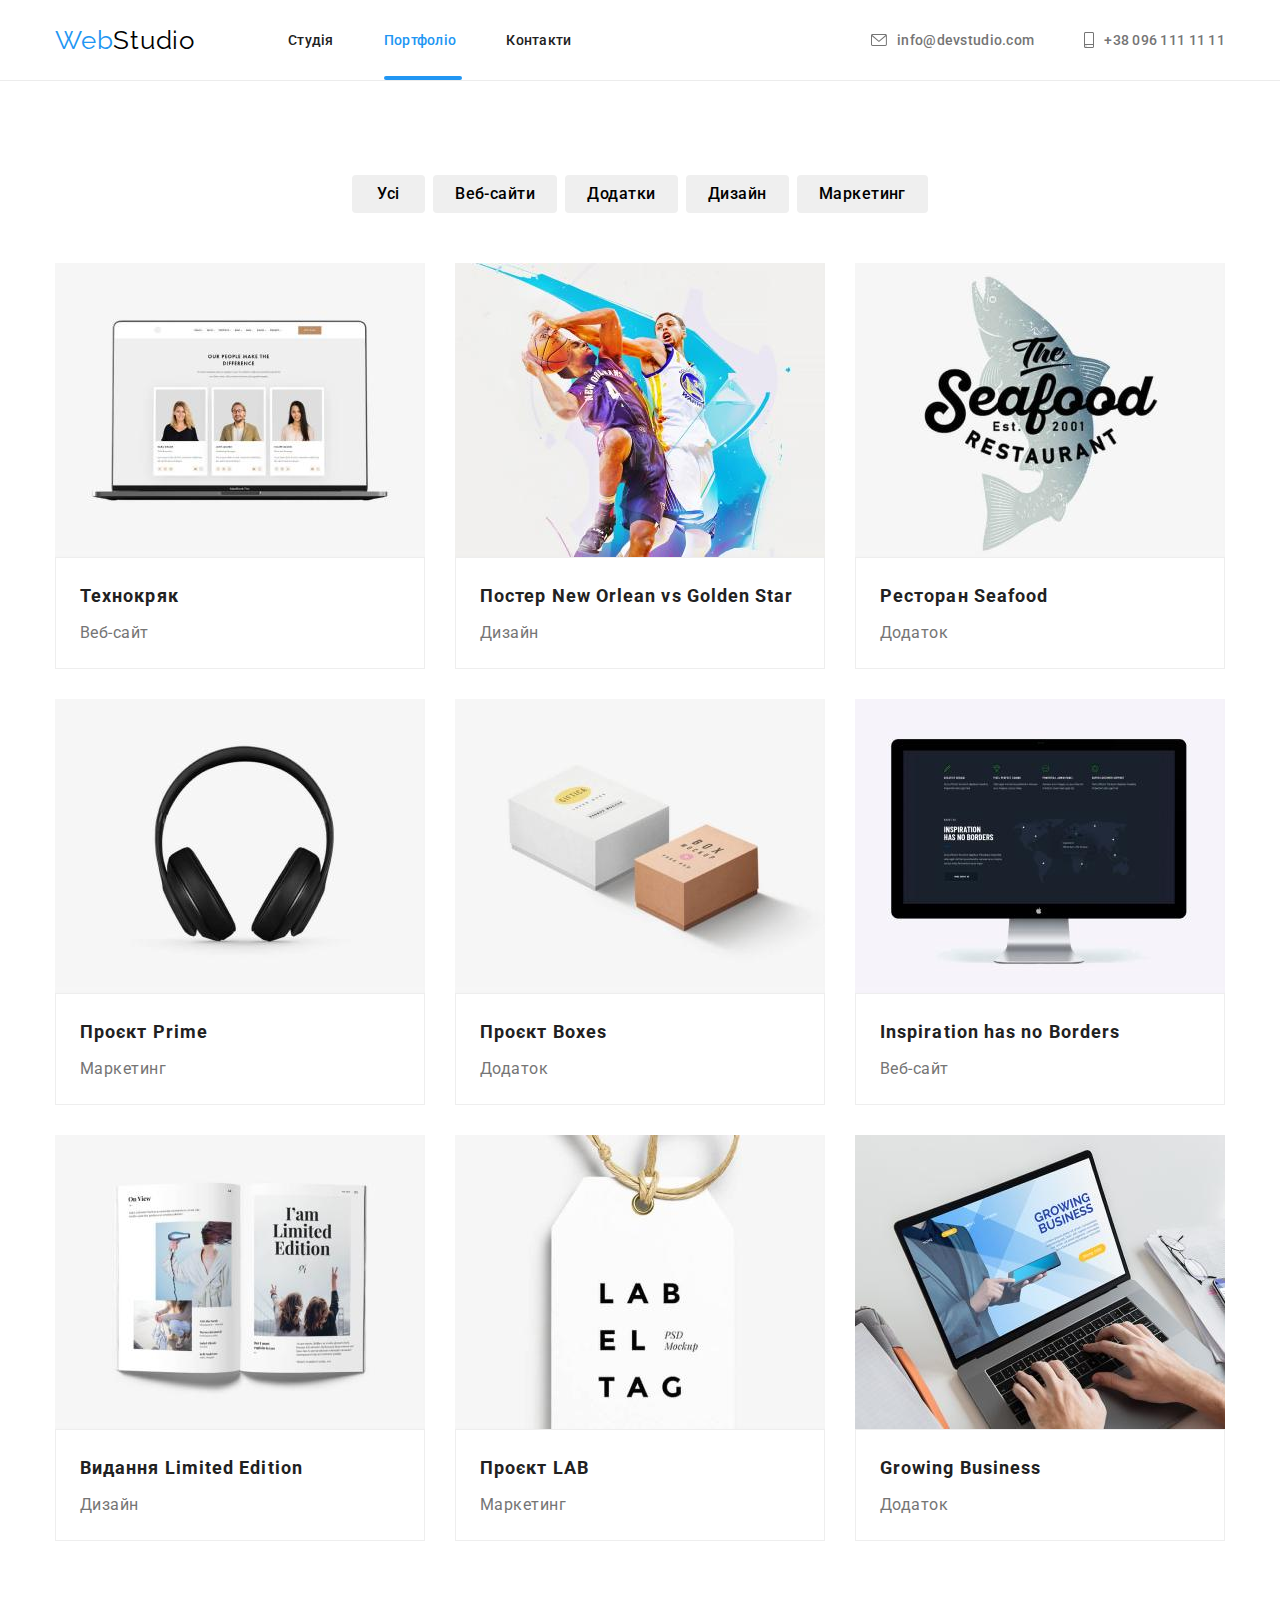
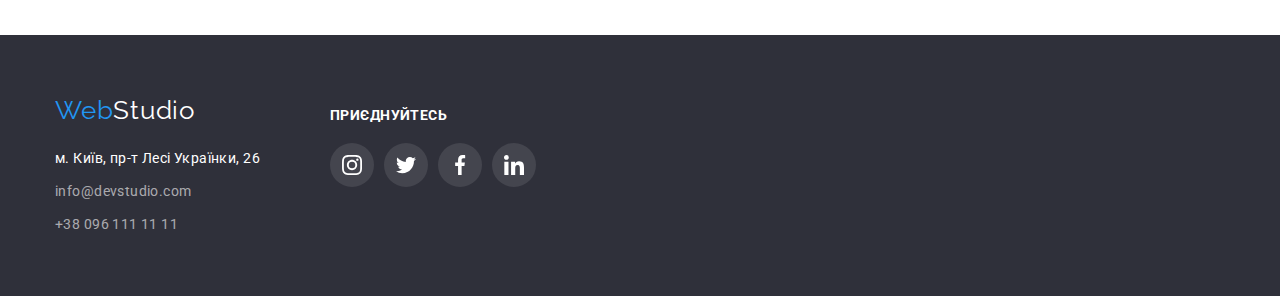
==== portfolio.html @ 226e81a3 "copy" ====
<!DOCTYPE html>
<html lang="uk">
  <head>
    <meta charset="UTF-8" />
    <meta http-equiv="X-UA-Compatible" content="IE=edge" />
    <meta name="viewport" content="width=device-width, initial-scale=1.0" />
    <link rel="preconnect" href="https://fonts.googleapis.com" />
    <link rel="preconnect" href="https://fonts.gstatic.com" crossorigin />
    <link
      href="https://fonts.googleapis.com/css2?family=Raleway:wght@700&family=Roboto:wght@400;500;700;900&display=swap"
      rel="stylesheet"
    />
    <link
      rel="stylesheet"
      href="https://cdnjs.cloudflare.com/ajax/libs/modern-normalize/1.1.0/modern-normalize.min.css"
    />
    <link rel="stylesheet" href="./css/style.css" />
    <title>homeworknumberfive</title>
  </head>
  <body>
    <header class="page-header">
      <div class="container flex-div">
        <a class="logo-link" href="#"
          >Web<span class="logo-header">Studio</span></a
        >
        <nav>
          <ul class="header-nav decorate-contact">
            <li class="nav-list"><a href="./index.html">Студія</a></li>
            <li class="nav-list">
              <a class="link-portfolio" href="./portfolio.html">Портфоліо</a>
            </li>
            <li class="nav-list"><a href="#contact">Контакти</a></li>
          </ul>
        </nav>
        <ul class="header-contact contact-color decorate-contact">
          <li class="contact-list">
            <a href="mailto:info@devstudio.com">
              <svg class="envelope-icon" width="16" height="12">
                <use href="./img/symbol-defs.svg#icon-envelope"></use>
              </svg>
              <span class="envelope-text">info@devstudio.com</span>
            </a>
          </li>
          <li class="contact-list">
            <a href="tel:+380961111111">
              <svg class="smartphone-icon" width="10" height="16">
                <use href="./img/symbol-defs.svg#icon-smartphone"></use>
              </svg>
              <span class="smartphone-text">+38 096 111 11 11</span>
            </a>
          </li>
        </ul>
      </div>
    </header>
    <main>
      <section class="section section-portfolio">
        <div class="container">
          <h1 class="visual-hidden">Портфоліо</h1>
          <ul class="portfolio-buttons">
            <li class="list-buttons">
              <button class="button-list first" type="button">Усі</button>
            </li>
            <li class="list-buttons">
              <button class="button-list" type="button">Веб-сайти</button>
            </li>
            <li class="list-buttons">
              <button class="button-list" type="button">Додатки</button>
            </li>
            <li class="list-buttons">
              <button class="button-list" type="button">Дизайн</button>
            </li>
            <li class="list-buttons">
              <button class="button-list" type="button">Маркетинг</button>
            </li>
          </ul>
          <ul class="portfolio-card">
            <li class="portfolio-list">
              <div class="box-overlay">
                <a href="#">
                  <img
                    class="fix-img"
                    src="./img/portfolio/one.jpg"
                    alt="сторінка веб-сайту"
                    width="370"
                    height="294"
                  />
                  <div class="item-overlay">
                    <p class="text-overlay">
                      Ресурс пропонує комплексні пропозиції з різним рівнем
                      функціоналу та сервісів. Все це дозволить відвідувачу
                      отримати вичерпні відомості про компанію чи приватну
                      особу.
                    </p>
                  </div>
                </a>
              </div>
              <div class="card-info">
                <h2>Технокряк</h2>
                <p class="card-text">Веб-сайт</p>
              </div>
            </li>
            <li class="portfolio-list">
              <div class="box-overlay">
                <a href="#">
                  <img
                    class="fix-img"
                    src="./img/portfolio/two.jpg"
                    alt="постер з баскетболістами"
                    width="370"
                  />
                  <div class="item-overlay">
                    <p class="text-overlay">
                      Ресурс пропонує комплексні пропозиції з різним рівнем
                      функціоналу та сервісів. Все це дозволить відвідувачу
                      отримати вичерпні відомості про компанію чи приватну
                      особу.
                    </p>
                  </div>
                </a>
              </div>
              <div class="card-info">
                <h2>Постер New Orlean vs Golden Star</h2>
                <p class="card-text">Дизайн</p>
              </div>
            </li>
            <li class="portfolio-list">
              <div class="box-overlay">
                <a href="#">
                  <img
                    class="fix-img"
                    src="./img/portfolio/three.jpg"
                    alt="логотип ресторану"
                    width="370"
                  />
                  <div class="item-overlay">
                    <p class="text-overlay">
                      Ресурс пропонує комплексні пропозиції з різним рівнем
                      функціоналу та сервісів. Все це дозволить відвідувачу
                      отримати вичерпні відомості про компанію чи приватну
                      особу.
                    </p>
                  </div>
                </a>
              </div>
              <div class="card-info">
                <h2>Ресторан Seafood</h2>
                <p class="card-text">Додаток</p>
              </div>
            </li>
            <li class="portfolio-list">
              <div class="box-overlay">
                <a href="#">
                  <img
                    class="fix-img"
                    src="./img/portfolio/four.jpg"
                    alt="навушники"
                    width="370"
                  />
                  <div class="item-overlay">
                    <p class="text-overlay">
                      Ресурс пропонує комплексні пропозиції з різним рівнем
                      функціоналу та сервісів. Все це дозволить відвідувачу
                      отримати вичерпні відомості про компанію чи приватну
                      особу.
                    </p>
                  </div>
                </a>
              </div>
              <div class="card-info">
                <h2>Проєкт Prime</h2>
                <p class="card-text">Маркетинг</p>
              </div>
            </li>
            <li class="portfolio-list">
              <div class="box-overlay">
                <a href="#">
                  <img
                    class="fix-img"
                    src="./img/portfolio/five.jpg"
                    alt="дві коробки"
                    width="370"
                  />
                  <div class="item-overlay">
                    <p class="text-overlay">
                      Ресурс пропонує комплексні пропозиції з різним рівнем
                      функціоналу та сервісів. Все це дозволить відвідувачу
                      отримати вичерпні відомості про компанію чи приватну
                      особу.
                    </p>
                  </div>
                </a>
              </div>
              <div class="card-info">
                <h2>Проєкт Boxes</h2>
                <p class="card-text">Додаток</p>
              </div>
            </li>
            <li class="portfolio-list">
              <div class="box-overlay">
                <a href="#">
                  <img
                    class="fix-img"
                    src="./img/portfolio/six.jpg"
                    alt="монітор"
                    width="370"
                  />
                  <div class="item-overlay">
                    <p class="text-overlay">
                      Ресурс пропонує комплексні пропозиції з різним рівнем
                      функціоналу та сервісів. Все це дозволить відвідувачу
                      отримати вичерпні відомості про компанію чи приватну
                      особу.
                    </p>
                  </div>
                </a>
              </div>
              <div class="card-info">
                <h2>Inspiration has no Borders</h2>
                <p class="card-text">Веб-сайт</p>
              </div>
            </li>
            <li class="portfolio-list">
              <div class="box-overlay">
                <a href="#">
                  <img
                    class="fix-img"
                    src="./img/portfolio/seven.jpg"
                    alt="журнал"
                    width="370"
                  />
                  <div class="item-overlay">
                    <p class="text-overlay">
                      Ресурс пропонує комплексні пропозиції з різним рівнем
                      функціоналу та сервісів. Все це дозволить відвідувачу
                      отримати вичерпні відомості про компанію чи приватну
                      особу.
                    </p>
                  </div>
                </a>
              </div>
              <div class="card-info">
                <h2>Видання Limited Edition</h2>
                <p class="card-text">Дизайн</p>
              </div>
            </li>
            <li class="portfolio-list">
              <div class="box-overlay">
                <a href="#">
                  <img
                    class="fix-img"
                    src="./img/portfolio/eight.jpg"
                    alt="логотип"
                    width="370"
                  />
                  <div class="item-overlay">
                    <p class="text-overlay">
                      Ресурс пропонує комплексні пропозиції з різним рівнем
                      функціоналу та сервісів. Все це дозволить відвідувачу
                      отримати вичерпні відомості про компанію чи приватну
                      особу.
                    </p>
                  </div>
                </a>
              </div>
              <div class="card-info">
                <h2>Проєкт LAB</h2>
                <p class="card-text">Маркетинг</p>
              </div>
            </li>
            <li class="portfolio-list">
              <div class="box-overlay">
                <a href="#">
                  <img
                    class="fix-img"
                    src="./img/portfolio/nine.jpg"
                    alt=""
                    width="370"
                  />
                  <div class="item-overlay">
                    <p class="text-overlay">
                      Ресурс пропонує комплексні пропозиції з різним рівнем
                      функціоналу та сервісів. Все це дозволить відвідувачу
                      отримати вичерпні відомості про компанію чи приватну
                      особу.
                    </p>
                  </div>
                </a>
              </div>
              <div class="card-info">
                <h2>Growing Business</h2>
                <p class="card-text">Додаток</p>
              </div>
            </li>
          </ul>
        </div>
      </section>
    </main>
    <footer class="footer-color">
      <div class="container footer-flex">
        <div class="footer-address">
          <a class="logo-address" href="#"
            >Web<span class="logo-footer">Studio</span></a
          >
          <address id="contact">
            <ul class="adress-style">
              <li class="address-list">
                <a
                  class="adress-link"
                  target="_blank"
                  rel="noreferrer noopener"
                  href="https://www.google.com/maps/place/%D0%B1%D1%83%D0%BB%D1%8C%D0%B2%D0%B0%D1%80+%D0%9B%D0%B5%D1%81%D1%96+%D0%A3%D0%BA%D1%80%D0%B0%D1%97%D0%BD%D0%BA%D0%B8,+26,+%D0%9A%D0%B8%D1%97%D0%B2,+02000/@50.4265807,30.5361971,17z/data=!3m1!4b1!4m5!3m4!1s0x40d4cf0e033ecbe9:0x57a4dffefec77da0!8m2!3d50.4265807!4d30.5383858"
                  >м. Київ, пр-т Лесі Українки, 26</a
                >
              </li>
              <li class="address-list">
                <a class="adress-tell" href="mailto:info@devstudio.com"
                  >info@devstudio.com</a
                >
              </li>
              <li class="address-list">
                <a class="adress-tell" href="tel:+380961111111"
                  >+38 096 111 11 11</a
                >
              </li>
            </ul>
          </address>
        </div>
        <div class="footer-socials">
          <h2 class="title-footer">приєднуйтесь</h2>
          <ul class="social-list">
            <li class="social-item">
              <a class="footer-link" href="#">
                <svg class="social-icon" width="20" height="20">
                  <use href="./img/symbol-defs.svg#icon-instagram"></use>
                </svg>
              </a>
            </li>
            <li class="social-item">
              <a class="footer-link" href="#">
                <svg class="social-icon" width="20" height="20">
                  <use href="./img/symbol-defs.svg#icon-twitter"></use>
                </svg>
              </a>
            </li>
            <li class="social-item">
              <a class="footer-link" href="#">
                <svg class="social-icon" width="20" height="20">
                  <use href="./img/symbol-defs.svg#icon-facebook"></use>
                </svg>
              </a>
            </li>
            <li class="social-item">
              <a class="footer-link" href="№">
                <svg class="social-icon" width="20" height="20">
                  <use href="./img/symbol-defs.svg#icon-linkedin"></use>
                </svg>
              </a>
            </li>
          </ul>
        </div>
      </div>
    </footer>
  </body>
</html>
---- css/style.css ----
:root {
  --brand-color: #212121;
  --button-link-color: #2196f3;
  --logo-header-color: #000000;
  --logo-footer-color: #ffffff;
  --adult-color: #757575;
  --background-color: #2f303a;
  --gradient-color: rgba(47, 48, 58, 0.4);
  --section-color: #f5f4fa;
  --title-button-color: #188ce8;
  --icon-color: #afb1b8;
  --social-footer-color: rgba(255, 255, 255, 0.1);
  --modal-background-color: rgba(0, 0, 0, 0.5);
  --brand-font: 'Roboto';
}
body {
  color: var(--brand-color);
  font-family: var(--brand-font, sans-serif);
}
h1,
h2,
h3,
p,
ul {
  margin: 0;
  padding-left: 0;
}
ul {
  list-style: none;
}
.container {
  padding-left: 15px;
  padding-right: 15px;
  max-width: 1200px;
  margin: 0 auto;
}
.flex-div {
  display: flex;
  align-items: center;
}
.page-header {
  border-bottom: 1px solid #ececec;
}
.logo-link {
  color: var(--button-link-color);
  font-family: Raleway;
  text-decoration: none;
  font-style: normal;
  font-size: 26px;
  letter-spacing: 0.03em;
  line-height: 1.19230769;
  margin-right: 93px;
}
.logo-header {
  color: var(--logo-header-color);
}
.header-nav {
  display: flex;
}
.nav-list {
  margin-right: 50px;
}
.nav-list:last-child {
  margin-right: 0;
}
.header-contact {
  display: flex;
  margin-left: auto;
}
.contact-list:last-child {
  margin-left: 50px;
}
.decorate-contact a {
  font-family: var(--brand-font);
  text-decoration: none;
  color: var(--brand-color);
  font-weight: 500;
  font-size: 14px;
  line-height: 1.14285714;
  letter-spacing: 0.02em;
  display: inline-flex;
  padding-top: 32px;
  padding-bottom: 32px;
  align-items: center;
}
.envelope-icon {
  fill: currentColor;
}
.envelope-icon:hover,
.envelope-icon:focus {
  fill: currentColor;
}
.envelope-text {
  margin-left: 10px;
}
.smartphone-icon {
  fill: currentColor;
}
.smartphone-icon:hover,
.smartphone-icon:focus {
  fill: currentColor;
}
.smartphone-text {
  margin-left: 10px;
}
.decorate-contact .link-studio,
.decorate-contact .link-portfolio {
  color: var(--button-link-color);
}
.link-studio,
.link-portfolio {
  position: relative;
}
.link-studio::after {
  content: '';
  position: absolute;
  left: 0;
  bottom: 0;
  background-color: var(--button-link-color);
  border-radius: 2px;
  width: 48px;
  height: 4px;
}
.link-portfolio::after {
  content: '';
  position: absolute;
  left: 0;
  bottom: 0;
  background-color: var(--button-link-color);
  border-radius: 2px;
  width: 78px;
  height: 4px;
}
.decorate-contact a {
  transition-property: color;
  transition-duration: 250ms;
  transition-timing-function: cubic-bezier(0.4, 0, 0.2, 1);
}
.decorate-contact a:hover,
.decorate-contact a:focus {
  color: var(--button-link-color);
}
.contact-color a {
  color: var(--adult-color);
}
.section {
  padding-top: 94px;
  padding-bottom: 94px;
}
.section-hero {
  padding: 200px 0;
  text-align: center;
  background-color: var(--background-color);
  background-image: linear-gradient(
      to right,
      var(--gradient-color),
      var(--gradient-color)
    ),
    url(../img/background.jpg);
  background-position: center;
  background-repeat: no-repeat;
  background-size: cover;
  max-width: 1600px;
  margin: 0 auto;
}
.title-hero {
  font-weight: 900;
  font-size: 44px;
  line-height: 1.36363636;
  letter-spacing: 0.06em;
  text-transform: uppercase;
  color: var(--logo-footer-color);
  max-width: 700px;
  margin: 0 auto 30px;
}
.hero-button {
  background-color: var(--button-link-color);
  min-width: 216px;
  font-weight: 700;
  line-height: 1.875;
  letter-spacing: 0.06em;
  text-align: center;
  color: var(--logo-footer-color);
  box-shadow: 0px 4px 4px rgba(0, 0, 0, 0.15);
  border-radius: 4px;
  cursor: pointer;
  border: none;
  padding: 10px 32px;

  transition-property: background-color;
  transition-duration: 250ms;
  transition-timing-function: cubic-bezier(0.4, 0, 0.2, 1);
}
.hero-button:hover,
.hero-button:focus {
  background-color: var(--title-button-color);
}
.visual-hidden {
  position: absolute;
  white-space: nowrap;
  width: 1px;
  height: 1px;
  overflow: hidden;
  border: 0;
  padding: 0;
  clip: rect(0 0 0 0);
  clip-path: inset(50%);
  margin: -1px;
}
.style-advantages {
  display: flex;
  flex-wrap: wrap;
  gap: 30px;
}
.advantages-list {
  flex-basis: calc((100% - 90px) / 4);
}
.advantages-icon {
  width: 270px;
  height: 120px;
  background-color: var(--section-color);
  text-align: center;
  padding-top: 25px;
  padding-bottom: 25px;
  border-radius: 4px;
  margin-bottom: 30px;
}
.title-advantages {
  font-size: 14px;
  line-height: 1.14285714;
  letter-spacing: 0.03em;
  text-transform: uppercase;
}
.advantages-text {
  font-size: 14px;
  line-height: 1.71428571;
  letter-spacing: 0.03em;
  color: var(--adult-color);
  margin-top: 10px;
}
.section-works {
  padding-top: 0;
}
.title-works {
  font-size: 36px;
  line-height: 1.16666667;
  letter-spacing: 0.03em;
  margin-bottom: 50px;
  text-align: center;
}
.works-list {
  display: flex;
  flex-wrap: wrap;
  gap: 30px;
}
.works-list li {
  flex-basis: calc((100% - 60px) / 3);
}
.works-link {
  display: block;
  text-decoration: none;
  position: relative;
}
.work-text {
  width: 370px;
  height: 70px;
  bottom: 0;
  position: absolute;
  color: var(--logo-footer-color);
  background-color: rgba(47, 48, 58, 0.8);
  padding: 27px 0;
  font-weight: 700;
  font-size: 14px;
  line-height: 1.4285;
  text-align: center;
  letter-spacing: 0.03em;
  text-transform: uppercase;
}
.fix-img {
  display: block;
}
.visit-card {
  display: flex;
  flex-wrap: wrap;
  gap: 30px;
}
.visit-card > li {
  box-shadow: 0px 1px 3px rgba(0, 0, 0, 0.12), 0px 1px 1px rgba(0, 0, 0, 0.14),
    0px 2px 1px rgba(0, 0, 0, 0.2);
  border-radius: 0px 0px 4px 4px;
  background-color: var(--logo-footer-color);
  flex-basis: calc((100% - 90px) / 4);
}
.visit-card h3 {
  font-weight: 500;
  font-size: 16px;
  line-height: 1.1875;
  letter-spacing: 0.03em;
  margin-top: 30px;
  margin-bottom: 10px;
}
.visit-card p {
  font-weight: 500;
  font-size: 16px;
  line-height: 1.1875;
  letter-spacing: 0.03em;
  color: var(--adult-color);
  margin-bottom: 16px;
}

.section-card {
  background-color: var(--section-color);
  text-align: center;
}
.social-card {
  display: flex;
  align-items: center;
  justify-content: center;
}
.list-social {
  margin-bottom: 30px;
  margin-right: 10px;
}
.list-social:last-child {
  margin-right: 0;
}
.social-link {
  display: inline-block;
  padding: 12px;
  width: 44px;
  height: 44px;
  border-radius: 50%;
  color: var(--icon-color);

  transition-property: color, background-color;
  transition-duration: 250ms, 250ms;
  transition-timing-function: cubic-bezier(0.4, 0, 0.2, 1),
    cubic-bezier(0.4, 0, 0.2, 1);
}
.social-link:hover,
.social-link:focus {
  color: var(--logo-footer-color);
  background-color: var(--button-link-color);
}
.icon-social {
  fill: currentColor;
}
.title-clients {
  font-size: 36px;
  line-height: 1.16666667;
  letter-spacing: 0.03em;
  text-align: center;
}
.clients-list {
  display: flex;
  justify-content: center;
  align-items: center;
  margin-top: 50px;
  flex-wrap: wrap;
  gap: 30px;
}
.client-card:last-child {
  margin-right: 0;
}
.clients-link {
  width: 170px;
  height: 92px;
  display: block;
  text-align: center;
  text-decoration: none;
  border-radius: 4px;
  padding: 16px 32px;
  color: var(--icon-color);
  border: 1px solid var(--icon-color);

  transition-property: border, color;
  transition-duration: 250ms, 250ms;
  transition-timing-function: cubic-bezier(0.4, 0, 0.2, 1),
    cubic-bezier(0.4, 0, 0.2, 1);
}
.clients-icon {
  fill: currentColor;
}
.clients-link:hover,
.clients-link:focus {
  border: 1px solid var(--button-link-color);
  color: var(--button-link-color);
}
.title-card {
  font-size: 36px;
  line-height: 1.16666667;
  letter-spacing: 0.03em;
  margin-bottom: 50px;
}
.portfolio-buttons {
  display: flex;
  justify-content: center;
  margin-bottom: 50px;
}
.button-list {
  border: none;
  cursor: pointer;
  border-radius: 4px;
  font-weight: 500;
  font-size: 16px;
  line-height: 1.625;
  text-align: center;
  letter-spacing: 0.03em;
  padding: 6px 22px 6px 22px;
  min-width: 73px;

  transition-property: color, background-color box-shadow;
  transition-duration: 250ms, 250ms, 250ms;
  transition-timing-function: cubic-bezier(0.4, 0, 0.2, 1),
    cubic-bezier(0.4, 0, 0.2, 1), cubic-bezier(0.4, 0, 0.2, 1);
}
.list-buttons {
  margin-right: 8px;
}
.list-buttons:last-child {
  margin-right: 0;
}
.button-list:hover,
.button-list:focus {
  color: var(--logo-footer-color);
  background-color: var(--button-link-color);
  box-shadow: 0px 3px 1px rgba(0, 0, 0, 0.1), 0px 1px 2px rgba(0, 0, 0, 0.08),
    0px 2px 2px rgba(0, 0, 0, 0.12);
}
.portfolio-card {
  display: flex;
  flex-wrap: wrap;
  gap: 30px;
}
.portfolio-list {
  flex-basis: calc((100% - 60px) / 3);

  transition-property: box-shadow;
  transition-duration: 250ms;
  transition-timing-function: cubic-bezier(0.4, 0, 0.2, 1);
}
.portfolio-list:hover,
.portfolio-list:focus {
  box-shadow: 0px 1px 1px rgba(0, 0, 0, 0.12), 0px 4px 4px rgba(0, 0, 0, 0.06),
    1px 4px 6px rgba(0, 0, 0, 0.16);
}
.box-overlay {
  position: relative;
  overflow: hidden;
}
.box-overlay:hover .item-overlay {
  transform: translatey(0);
}
.item-overlay {
  position: absolute;
  top: 0;
  left: 0;
  width: 100%;
  height: 100%;
  background-color: rgba(33, 150, 243, 0.9);
  transform: translatey(100%);
  transition: transform 250ms cubic-bezier(0.4, 0, 0.2, 1);
}
.text-overlay {
  padding: 63px 24px;
  font-size: 18px;
  line-height: 1.555555556;
  letter-spacing: 0.03em;
  color: var(--logo-footer-color);
}
.card-info {
  background-color: var(--logo-footer-color);
  border: 1px solid #eeeeee;
}
.portfolio-card a {
  text-decoration: none;
}
.portfolio-card h2 {
  font-size: 18px;
  line-height: 2;
  letter-spacing: 0.06em;
  color: var(--brand-color);
  margin-top: 20px;
  margin-bottom: 4px;
  margin-left: 24px;
  margin-right: 24px;
}
.card-text {
  font-size: 16px;
  line-height: 1.875;
  letter-spacing: 0.03em;
  color: var(--adult-color);
  margin-bottom: 20px;
  margin-left: 24px;
  margin-right: 24px;
}
.logo-address {
  color: var(--button-link-color);
  font-family: Raleway;
  text-decoration: none;
  font-style: normal;
  font-size: 26px;
  letter-spacing: 0.03em;
  line-height: 1.19230769;
  display: block;
  padding-top: 60px;
  margin-bottom: 20px;
}
.logo-footer {
  color: var(--logo-footer-color);
}
.footer-color {
  background-color: var(--background-color);
}
.adress-style a {
  text-decoration: none;
  font-style: normal;
  font-size: 14px;
  line-height: 1.71428571;
  letter-spacing: 0.03em;
}
.address-list {
  margin-bottom: 9px;
}
.address-list:last-child {
  margin-bottom: 0;
  padding-bottom: 60px;
}
.adress-link {
  color: var(--logo-footer-color);
}
.adress-tell {
  color: rgba(255, 255, 255, 0.6);

  transition-property: color;
  transition-duration: 250ms;
  transition-timing-function: cubic-bezier(0.4, 0, 0.2, 1);
}
.adress-tell:hover,
.adress-tell:focus {
  color: var(--button-link-color);
}
.footer-flex {
  display: flex;
}
.footer-socials {
  margin-left: 70px;
  margin-top: 72px;
}
.title-footer {
  font-size: 14px;
  line-height: 1.14285714;
  letter-spacing: 0.03em;
  text-transform: uppercase;
  color: var(--logo-footer-color);
}
.social-list {
  display: flex;
  align-items: center;
  justify-content: center;
}
.social-item {
  margin-top: 20px;
  margin-right: 10px;
}
.social-item:last-child {
  margin-right: 0;
}
.footer-link {
  display: inline-block;
  background-color: var(--social-footer-color);
  color: var(--logo-footer-color);
  width: 44px;
  height: 44px;
  padding: 12px;
  border-radius: 50%;

  transition-property: background-color;
  transition-duration: 250ms;
  transition-timing-function: cubic-bezier(0.4, 0, 0.2, 1);
}
.footer-link:hover,
.footer-link:focus {
  background-color: var(--button-link-color);
}
.social-icon {
  fill: currentColor;
}

.backdrop {
  position: fixed;
  top: 0;
  left: 0;
  width: 100%;
  height: 100%;
  opacity: 1;
  visibility: visible;
  transition: opacity 250ms cubic-bezier(0, 0.4, 0, 0.2, 1),
    translate 250ms cubic-bezier(0, 0.4, 0, 0.2, 1);
  background-color: rgba(0, 0, 0, 0.5);
  z-index: 99;
}
.modal-block {
  position: absolute;
  background-color: var(--logo-footer-color);
  top: 50%;
  left: 50%;
  transform: translate(-50%, -50%);
  min-width: 528px;
  min-height: 581px;
  box-shadow: 0px 1px 3px rgba(0, 0, 0, 0.12), 0px 1px 1px rgba(0, 0, 0, 0.14),
    0px 2px 1px rgba(0, 0, 0, 0.2);
  border-radius: 4px;
}
.xclose-icon {
  position: absolute;
  top: 50%;
  right: 50%;
  transform: translate(50%, -50%);
}
.button-modal {
  position: absolute;
  top: 0;
  right: 0;
  margin-top: 8px;
  margin-right: 8px;
  border-radius: 50%;
  border: 1px solid rgba(0, 0, 0, 0.1);
  background-color: var(--logo-footer-color);
  color: #000000;
  width: 30px;
  height: 30px;
  cursor: pointer;
  text-align: center;
}
.backdrop.is-hidden {
  visibility: hidden;
  opacity: 0;
  pointer-events: none;
}
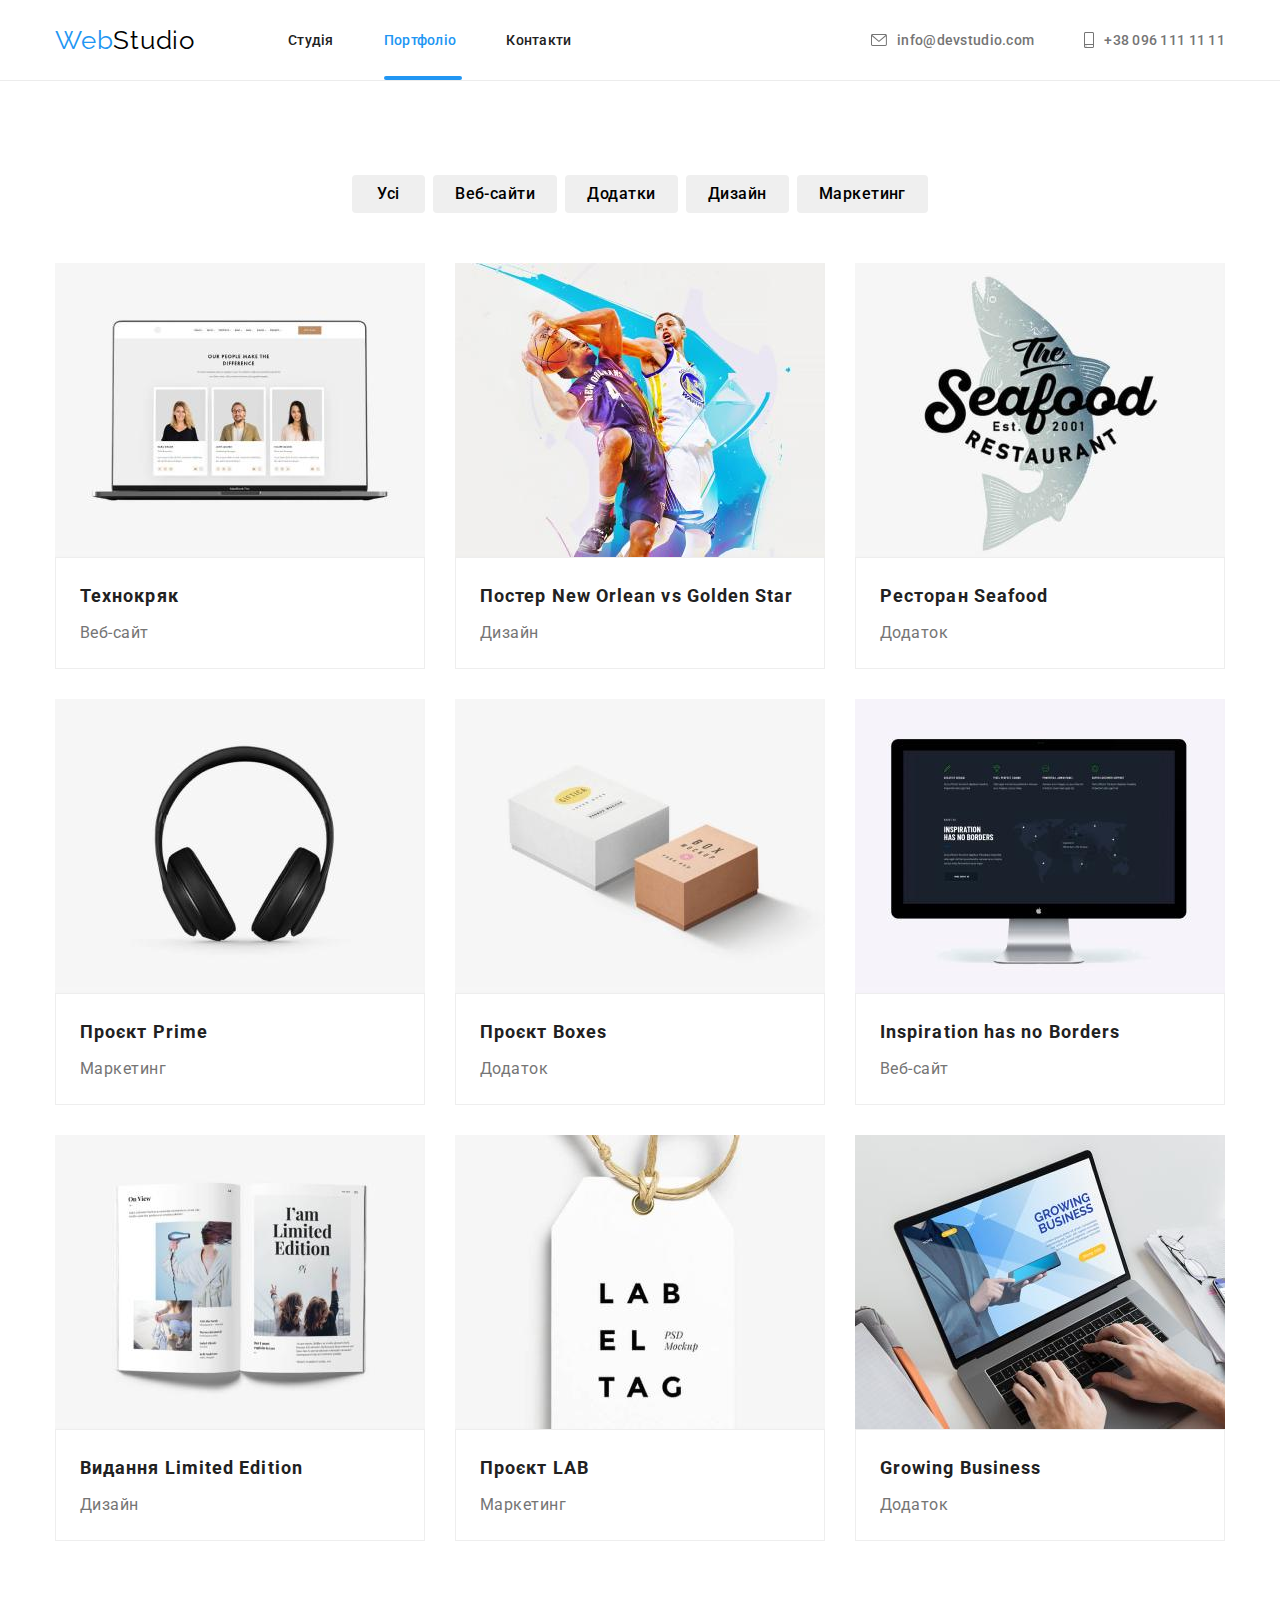
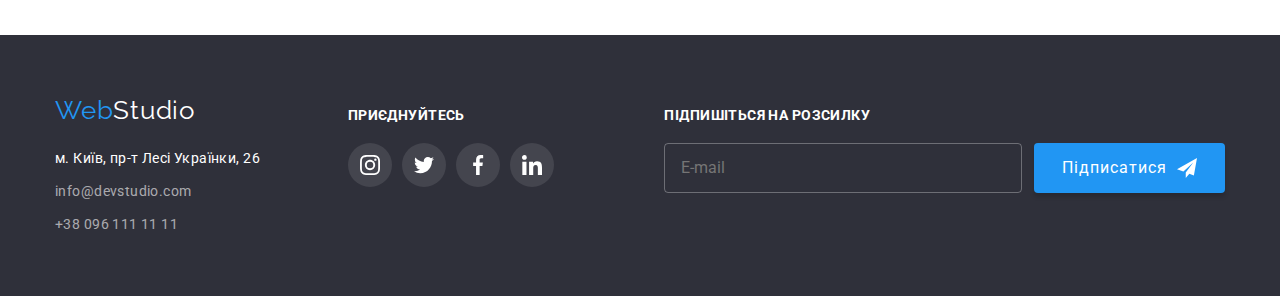
==== commit 9a61dcd7: "add footer" ====
--- a/portfolio.html
+++ b/portfolio.html
@@ -15,7 +15,7 @@
       href="https://cdnjs.cloudflare.com/ajax/libs/modern-normalize/1.1.0/modern-normalize.min.css"
     />
     <link rel="stylesheet" href="./css/style.css" />
-    <title>homeworknumberfive</title>
+    <title>homeworknumbersix</title>
   </head>
   <body>
     <header class="page-header">
@@ -358,6 +358,26 @@
             </li>
           </ul>
         </div>
+        <div class="subscribe-block">
+          <h2 class="subscribe-title">Підпишіться на розсилку</h2>
+          <form class="subscribe-flex">
+            <label>
+              <input
+                class="subscribe-email"
+                type="email"
+                name="email"
+                placeholder="E-mail"
+                required
+              />
+            </label>
+            <button class="subscribe-button" type="submit">
+              <span>Підписатися</span>
+              <svg class="social-icon" width="20" height="20">
+                <use href="./img/symbol-defs.svg#icon-send"></use>
+              </svg>
+            </button>
+          </form>
+        </div>
       </div>
     </footer>
   </body>
--- a/css/style.css
+++ b/css/style.css
@@ -132,9 +132,7 @@
   height: 4px;
 }
 .decorate-contact a {
-  transition-property: color;
-  transition-duration: 250ms;
-  transition-timing-function: cubic-bezier(0.4, 0, 0.2, 1);
+  transition: color 250ms cubic-bezier(0.4, 0, 0.2, 1);
 }
 .decorate-contact a:hover,
 .decorate-contact a:focus {
@@ -187,9 +185,7 @@
   border: none;
   padding: 10px 32px;
 
-  transition-property: background-color;
-  transition-duration: 250ms;
-  transition-timing-function: cubic-bezier(0.4, 0, 0.2, 1);
+  transition: background-color 250ms cubic-bezier(0.4, 0, 0.2, 1);
 }
 .hero-button:hover,
 .hero-button:focus {
@@ -332,10 +328,8 @@
   border-radius: 50%;
   color: var(--icon-color);
 
-  transition-property: color, background-color;
-  transition-duration: 250ms, 250ms;
-  transition-timing-function: cubic-bezier(0.4, 0, 0.2, 1),
-    cubic-bezier(0.4, 0, 0.2, 1);
+  transition: color 250ms cubic-bezier(0.4, 0, 0.2, 1),
+    background-color 250ms cubic-bezier(0.4, 0, 0.2, 1);
 }
 .social-link:hover,
 .social-link:focus {
@@ -359,9 +353,6 @@
   flex-wrap: wrap;
   gap: 30px;
 }
-.client-card:last-child {
-  margin-right: 0;
-}
 .clients-link {
   width: 170px;
   height: 92px;
@@ -373,10 +364,7 @@
   color: var(--icon-color);
   border: 1px solid var(--icon-color);
 
-  transition-property: border, color;
-  transition-duration: 250ms, 250ms;
-  transition-timing-function: cubic-bezier(0.4, 0, 0.2, 1),
-    cubic-bezier(0.4, 0, 0.2, 1);
+  transition: color 250ms cubic-bezier(0.4, 0, 0.2, 1);
 }
 .clients-icon {
   fill: currentColor;
@@ -409,10 +397,9 @@
   padding: 6px 22px 6px 22px;
   min-width: 73px;
 
-  transition-property: color, background-color box-shadow;
-  transition-duration: 250ms, 250ms, 250ms;
-  transition-timing-function: cubic-bezier(0.4, 0, 0.2, 1),
-    cubic-bezier(0.4, 0, 0.2, 1), cubic-bezier(0.4, 0, 0.2, 1);
+  transition: color 250ms cubic-bezier(0.4, 0, 0.2, 1),
+    background-color 250ms cubic-bezier(0.4, 0, 0.2, 1),
+    box-shadow 250ms cubic-bezier(0.4, 0, 0.2, 1);
 }
 .list-buttons {
   margin-right: 8px;
@@ -435,9 +422,7 @@
 .portfolio-list {
   flex-basis: calc((100% - 60px) / 3);
 
-  transition-property: box-shadow;
-  transition-duration: 250ms;
-  transition-timing-function: cubic-bezier(0.4, 0, 0.2, 1);
+  transition: box-shadow 250ms cubic-bezier(0.4, 0, 0.2, 1);
 }
 .portfolio-list:hover,
 .portfolio-list:focus {
@@ -532,9 +517,7 @@
 .adress-tell {
   color: rgba(255, 255, 255, 0.6);
 
-  transition-property: color;
-  transition-duration: 250ms;
-  transition-timing-function: cubic-bezier(0.4, 0, 0.2, 1);
+  transition: color 250ms cubic-bezier(0.4, 0, 0.2, 1);
 }
 .adress-tell:hover,
 .adress-tell:focus {
@@ -542,6 +525,8 @@
 }
 .footer-flex {
   display: flex;
+  justify-content: space-between;
+  flex-wrap: wrap;
 }
 .footer-socials {
   margin-left: 70px;
@@ -575,9 +560,7 @@
   padding: 12px;
   border-radius: 50%;
 
-  transition-property: background-color;
-  transition-duration: 250ms;
-  transition-timing-function: cubic-bezier(0.4, 0, 0.2, 1);
+  transition: background-color 250ms cubic-bezier(0.4, 0, 0.2, 1);
 }
 .footer-link:hover,
 .footer-link:focus {
@@ -586,7 +569,46 @@
 .social-icon {
   fill: currentColor;
 }
-
+.subscribe-flex {
+  display: flex;
+  flex-wrap: wrap;
+  gap: 12px;
+}
+.subscribe-block {
+  margin-top: 72px;
+  margin-left: 93px;
+  color: var(--logo-footer-color);
+}
+.subscribe-title {
+  margin-bottom: 20px;
+  font-size: 14px;
+  line-height: 1.14285;
+  letter-spacing: 0.03em;
+  text-transform: uppercase;
+}
+.subscribe-email {
+  padding-left: 16px;
+  width: 358px;
+  height: 50px;
+  border: 1px solid rgba(255, 255, 255, 0.3);
+  border-radius: 4px;
+  color: inherit;
+  background-color: transparent;
+}
+.subscribe-button {
+  display: inline-flex;
+  padding: 10px 28px;
+  gap: 10px;
+  align-items: center;
+  letter-spacing: 0.06em;
+  line-height: 1.875;
+  color: inherit;
+  background-color: #2196f3;
+  box-shadow: 0px 4px 4px rgba(0, 0, 0, 0.15);
+  border-radius: 4px;
+  border: none;
+  cursor: pointer;
+}
 .backdrop {
   position: fixed;
   top: 0;
@@ -595,22 +617,25 @@
   height: 100%;
   opacity: 1;
   visibility: visible;
-  transition: opacity 250ms cubic-bezier(0, 0.4, 0, 0.2, 1),
-    translate 250ms cubic-bezier(0, 0.4, 0, 0.2, 1);
+  transition: opacity 250ms cubic-bezier(0.4, 0, 0.2, 1);
   background-color: rgba(0, 0, 0, 0.5);
   z-index: 99;
+}
+.backdrop.is-hidden .modal-block {
+  transform: translate(-50%, -50%) scale(1.3);
 }
 .modal-block {
   position: absolute;
   background-color: var(--logo-footer-color);
   top: 50%;
   left: 50%;
-  transform: translate(-50%, -50%);
+  transform: translate(-50%, -50%) scale(1);
   min-width: 528px;
   min-height: 581px;
   box-shadow: 0px 1px 3px rgba(0, 0, 0, 0.12), 0px 1px 1px rgba(0, 0, 0, 0.14),
     0px 2px 1px rgba(0, 0, 0, 0.2);
   border-radius: 4px;
+  transition: transform 250ms cubic-bezier(0.4, 0, 0.2, 1);
 }
 .xclose-icon {
   position: absolute;
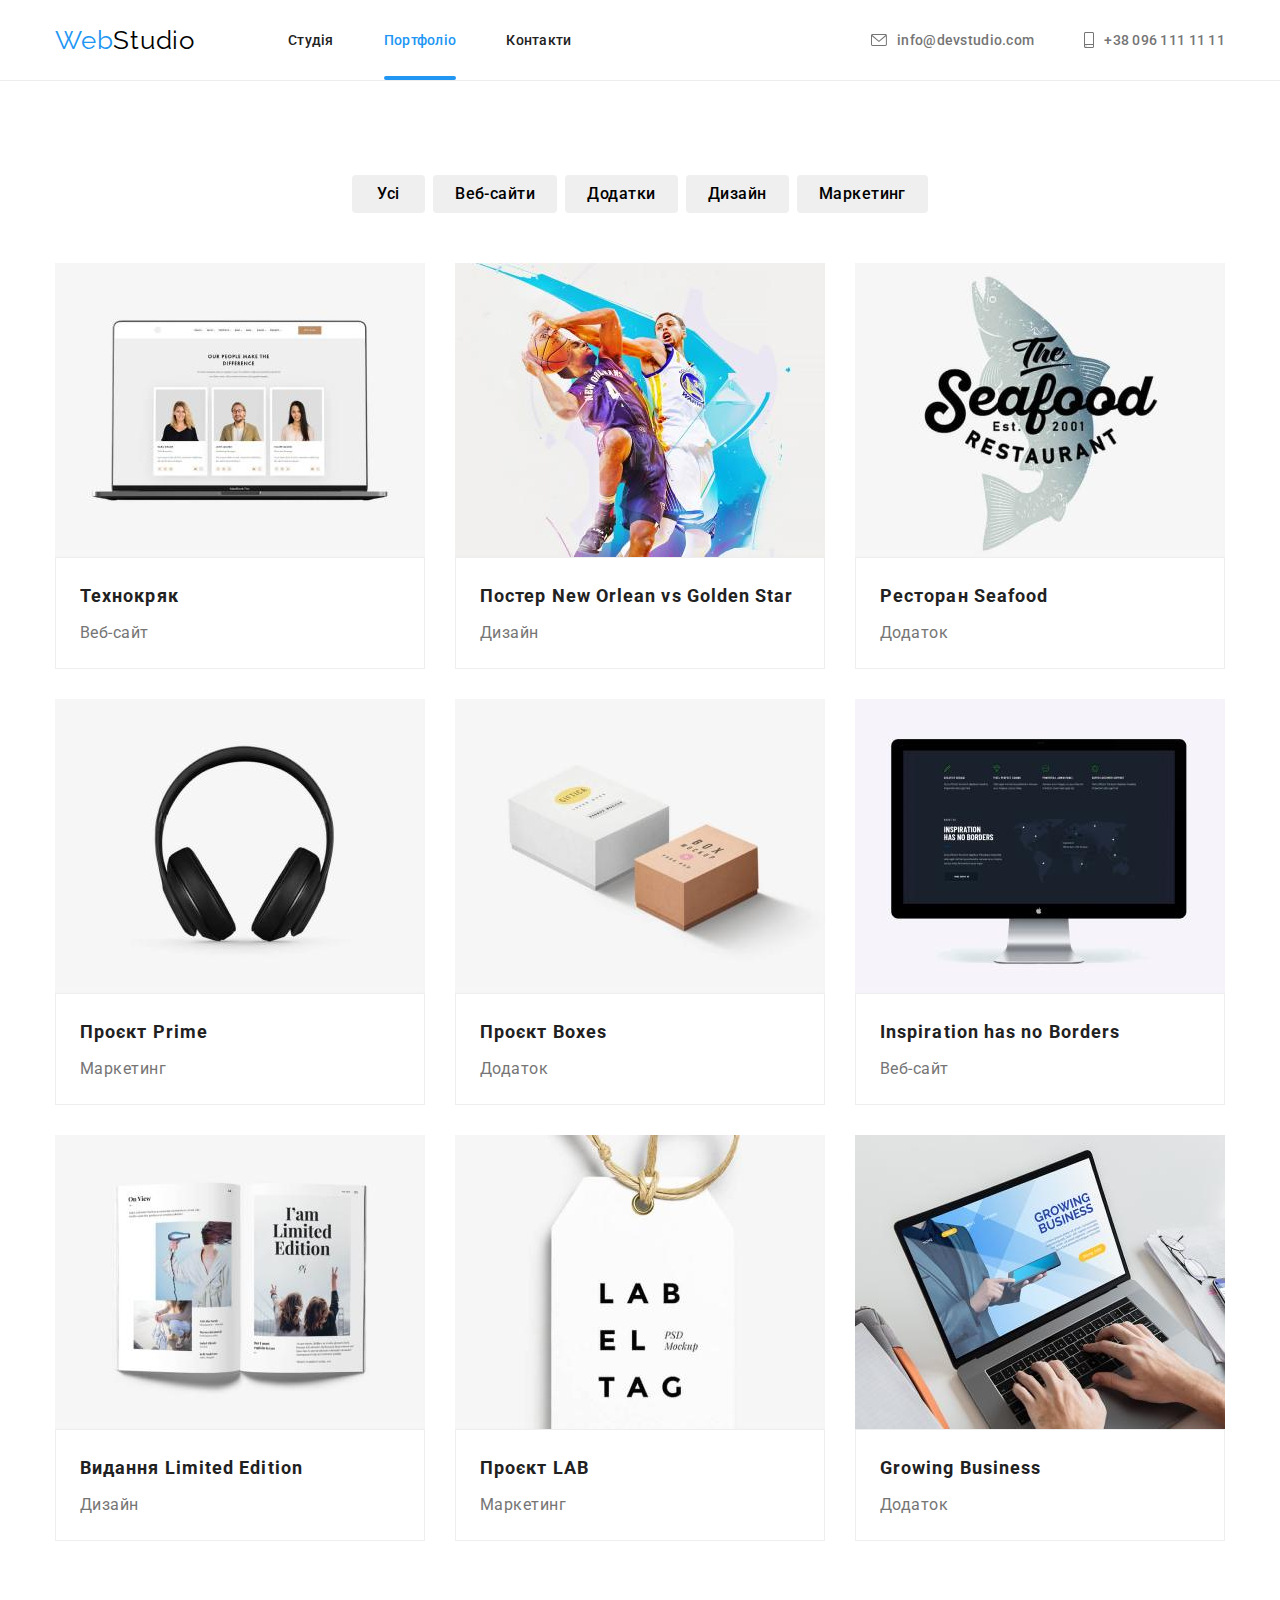
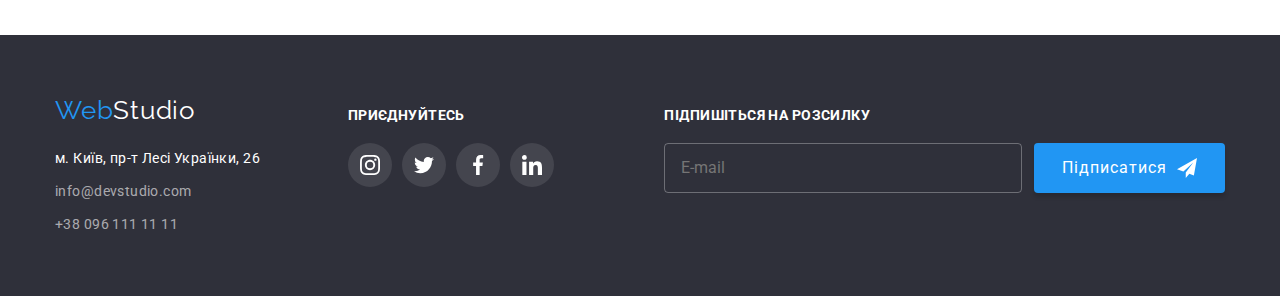
==== commit 2626c5f4: "fix header" ====
--- a/portfolio.html
+++ b/portfolio.html
@@ -27,7 +27,7 @@
           <ul class="header-nav decorate-contact">
             <li class="nav-list"><a href="./index.html">Студія</a></li>
             <li class="nav-list">
-              <a class="link-portfolio" href="./portfolio.html">Портфоліо</a>
+              <a class="link" href="./portfolio.html">Портфоліо</a>
             </li>
             <li class="nav-list"><a href="#contact">Контакти</a></li>
           </ul>
--- a/css/style.css
+++ b/css/style.css
@@ -103,32 +103,20 @@
 .smartphone-text {
   margin-left: 10px;
 }
-.decorate-contact .link-studio,
-.decorate-contact .link-portfolio {
+.decorate-contact .link {
   color: var(--button-link-color);
 }
-.link-studio,
-.link-portfolio {
+.link {
   position: relative;
 }
-.link-studio::after {
+.link::after {
   content: '';
   position: absolute;
   left: 0;
   bottom: 0;
   background-color: var(--button-link-color);
   border-radius: 2px;
-  width: 48px;
-  height: 4px;
-}
-.link-portfolio::after {
-  content: '';
-  position: absolute;
-  left: 0;
-  bottom: 0;
-  background-color: var(--button-link-color);
-  border-radius: 2px;
-  width: 78px;
+  width: 100%;
   height: 4px;
 }
 .decorate-contact a {
@@ -138,6 +126,7 @@
 .decorate-contact a:focus {
   color: var(--button-link-color);
 }
+
 .contact-color a {
   color: var(--adult-color);
 }
@@ -609,6 +598,11 @@
   border: none;
   cursor: pointer;
 }
+.backdrop.is-hidden {
+  visibility: hidden;
+  opacity: 0;
+  pointer-events: none;
+}
 .backdrop {
   position: fixed;
   top: 0;
@@ -617,14 +611,14 @@
   height: 100%;
   opacity: 1;
   visibility: visible;
-  transition: opacity 250ms cubic-bezier(0.4, 0, 0.2, 1);
   background-color: rgba(0, 0, 0, 0.5);
   z-index: 99;
-}
-.backdrop.is-hidden .modal-block {
-  transform: translate(-50%, -50%) scale(1.3);
-}
-.modal-block {
+  transition: transform 250ms cubic-bezier(0.4, 0, 0.2, 1);
+}
+.backdrop.is-hidden .modal {
+  transform: translate(-50%, -50%) scale(1.2);
+}
+.modal {
   position: absolute;
   background-color: var(--logo-footer-color);
   top: 50%;
@@ -636,12 +630,6 @@
     0px 2px 1px rgba(0, 0, 0, 0.2);
   border-radius: 4px;
   transition: transform 250ms cubic-bezier(0.4, 0, 0.2, 1);
-}
-.xclose-icon {
-  position: absolute;
-  top: 50%;
-  right: 50%;
-  transform: translate(50%, -50%);
 }
 .button-modal {
   position: absolute;
@@ -658,8 +646,25 @@
   cursor: pointer;
   text-align: center;
 }
-.backdrop.is-hidden {
-  visibility: hidden;
-  opacity: 0;
-  pointer-events: none;
-}
+.xclose-icon {
+  position: absolute;
+  top: 50%;
+  right: 50%;
+  transform: translate(50%, -50%);
+}
+.modal-form {
+  display: flex;
+  flex-direction: column;
+}
+.modal-title {
+  font-size: 20px;
+}
+.modal-elements {
+  display: flex;
+}
+.modal-text {
+  display: inline;
+}
+.button-modal-bottom {
+  display: block;
+}
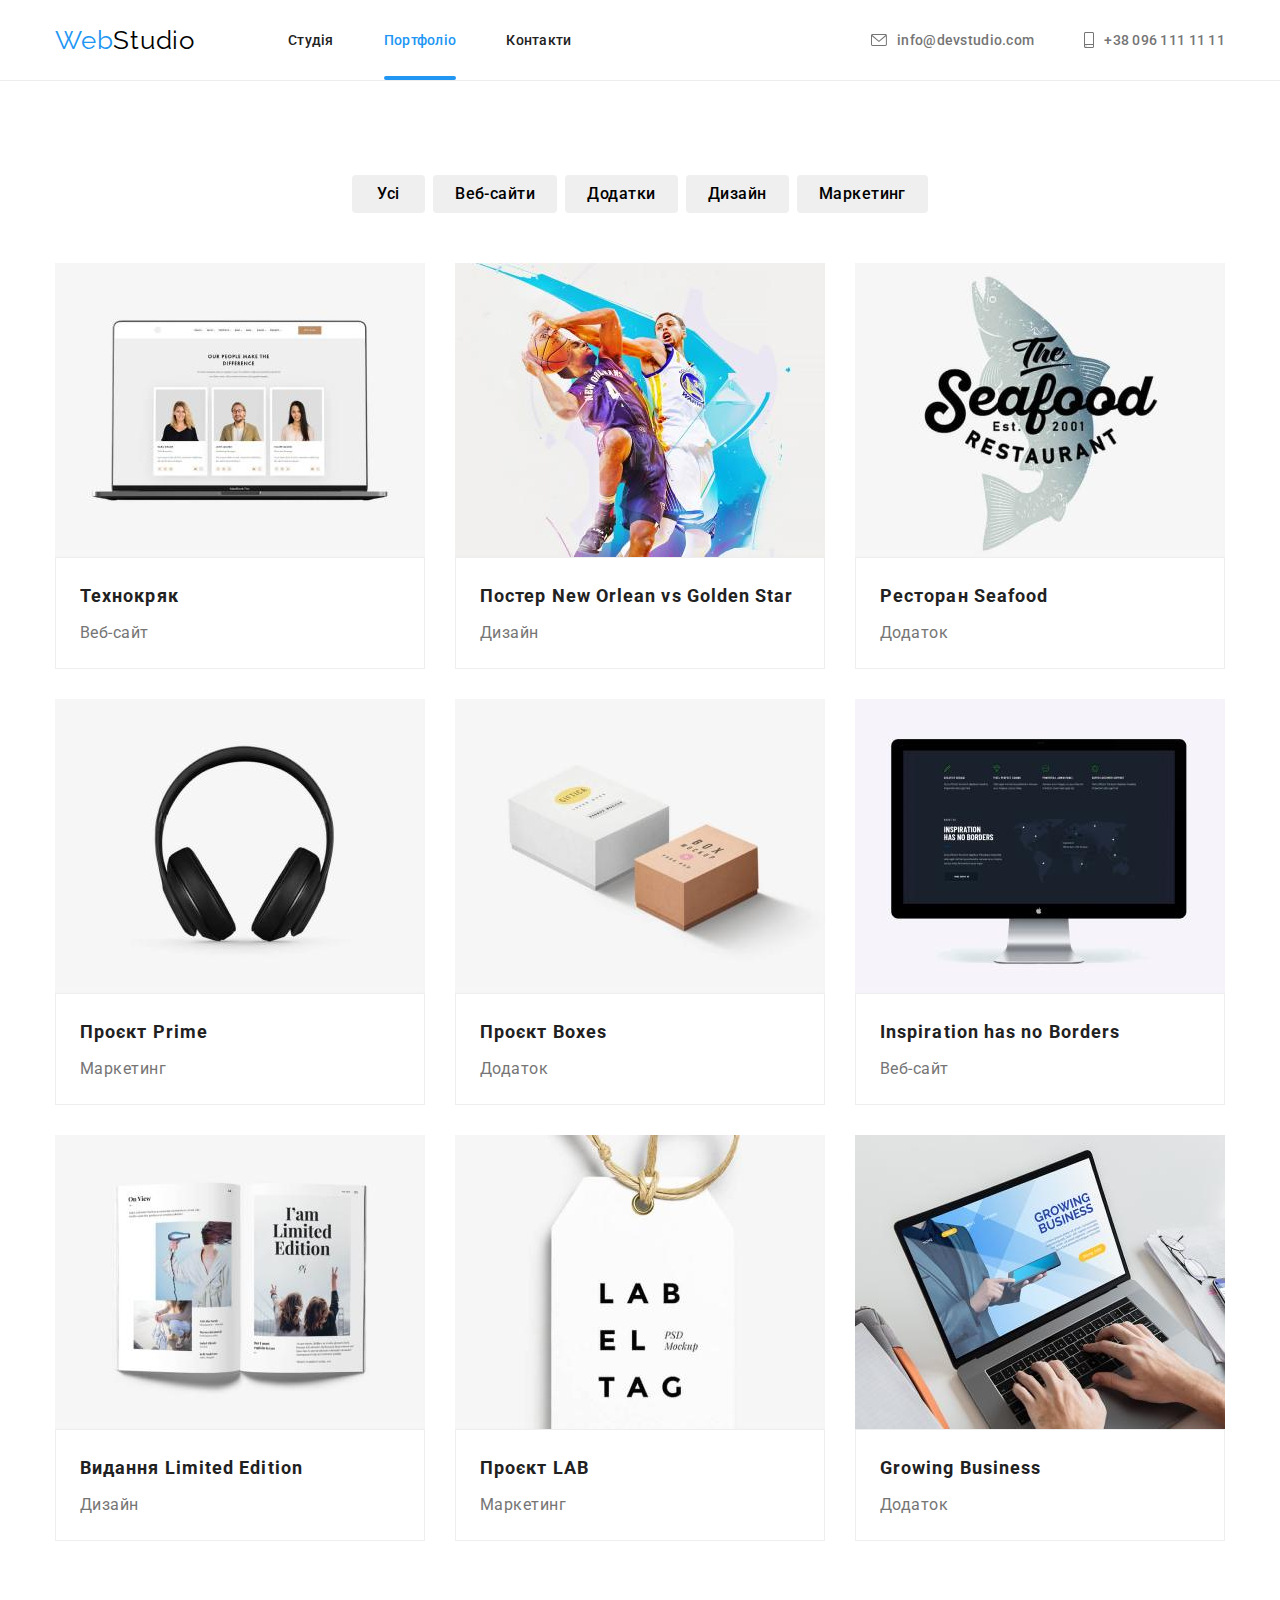
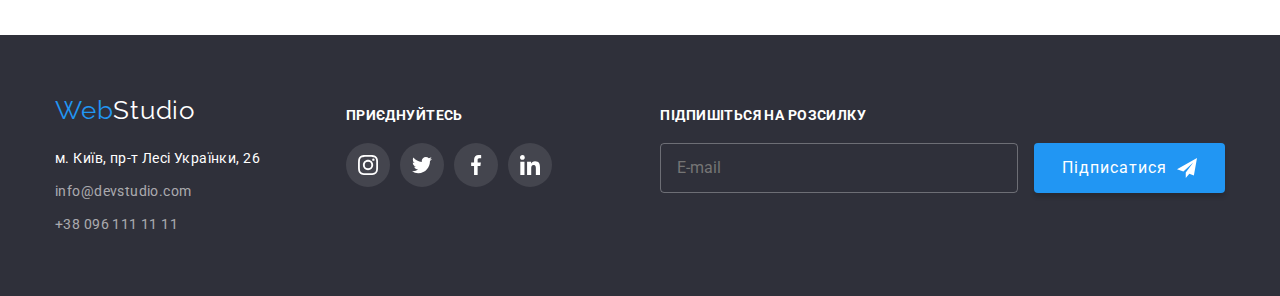
==== commit 10c22c99: "Fix №1" ====
--- a/portfolio.html
+++ b/portfolio.html
@@ -36,7 +36,7 @@
           <li class="contact-list">
             <a href="mailto:info@devstudio.com">
               <svg class="envelope-icon" width="16" height="12">
-                <use href="./img/symbol-defs.svg#icon-envelope"></use>
+                <use href="./img/icons.svg#icon-envelope"></use>
               </svg>
               <span class="envelope-text">info@devstudio.com</span>
             </a>
@@ -44,7 +44,7 @@
           <li class="contact-list">
             <a href="tel:+380961111111">
               <svg class="smartphone-icon" width="10" height="16">
-                <use href="./img/symbol-defs.svg#icon-smartphone"></use>
+                <use href="./img/icons.svg#icon-smartphone"></use>
               </svg>
               <span class="smartphone-text">+38 096 111 11 11</span>
             </a>
@@ -331,28 +331,28 @@
             <li class="social-item">
               <a class="footer-link" href="#">
                 <svg class="social-icon" width="20" height="20">
-                  <use href="./img/symbol-defs.svg#icon-instagram"></use>
+                  <use href="./img/icons.svg#icon-instagram"></use>
                 </svg>
               </a>
             </li>
             <li class="social-item">
               <a class="footer-link" href="#">
                 <svg class="social-icon" width="20" height="20">
-                  <use href="./img/symbol-defs.svg#icon-twitter"></use>
+                  <use href="./img/icons.svg#icon-twitter"></use>
                 </svg>
               </a>
             </li>
             <li class="social-item">
               <a class="footer-link" href="#">
                 <svg class="social-icon" width="20" height="20">
-                  <use href="./img/symbol-defs.svg#icon-facebook"></use>
+                  <use href="./img/icons.svg#icon-facebook"></use>
                 </svg>
               </a>
             </li>
             <li class="social-item">
               <a class="footer-link" href="№">
                 <svg class="social-icon" width="20" height="20">
-                  <use href="./img/symbol-defs.svg#icon-linkedin"></use>
+                  <use href="./img/icons.svg#icon-linkedin"></use>
                 </svg>
               </a>
             </li>
@@ -373,7 +373,7 @@
             <button class="subscribe-button" type="submit">
               <span>Підписатися</span>
               <svg class="social-icon" width="20" height="20">
-                <use href="./img/symbol-defs.svg#icon-send"></use>
+                <use href="./img/icons.svg#icon-send"></use>
               </svg>
             </button>
           </form>
--- a/css/style.css
+++ b/css/style.css
@@ -558,41 +558,44 @@
 .social-icon {
   fill: currentColor;
 }
-.subscribe-flex {
+/* .subscribe-flex {
   display: flex;
   flex-wrap: wrap;
   gap: 12px;
-}
+} */
 .subscribe-block {
   margin-top: 72px;
   margin-left: 93px;
   color: var(--logo-footer-color);
 }
 .subscribe-title {
+  display: block;
   margin-bottom: 20px;
+  font-weight: 700;
   font-size: 14px;
   line-height: 1.14285;
   letter-spacing: 0.03em;
   text-transform: uppercase;
 }
 .subscribe-email {
-  padding-left: 16px;
+  padding: 15px 0 15px 16px;
   width: 358px;
-  height: 50px;
   border: 1px solid rgba(255, 255, 255, 0.3);
   border-radius: 4px;
   color: inherit;
   background-color: transparent;
+  outline: none;
 }
 .subscribe-button {
   display: inline-flex;
+  margin-left: 12px;
   padding: 10px 28px;
   gap: 10px;
   align-items: center;
   letter-spacing: 0.06em;
   line-height: 1.875;
   color: inherit;
-  background-color: #2196f3;
+  background-color: var(--button-link-color);
   box-shadow: 0px 4px 4px rgba(0, 0, 0, 0.15);
   border-radius: 4px;
   border: none;
@@ -610,7 +613,6 @@
   width: 100%;
   height: 100%;
   opacity: 1;
-  visibility: visible;
   background-color: rgba(0, 0, 0, 0.5);
   z-index: 99;
   transition: transform 250ms cubic-bezier(0.4, 0, 0.2, 1);
@@ -645,26 +647,153 @@
   height: 30px;
   cursor: pointer;
   text-align: center;
+  transition: color 250ms cubic-bezier(0.4, 0, 0.2, 1);
+}
+.button-modal:hover,
+.button-modal:focus {
+  color: var(--button-link-color);
 }
 .xclose-icon {
   position: absolute;
   top: 50%;
   right: 50%;
-  transform: translate(50%, -50%);
-}
-.modal-form {
-  display: flex;
-  flex-direction: column;
+  fill: currentColor;
+  transform: translate(48%, -50%);
+  transition: border-color 250ms cubic-bezier(0.4, 0, 0.2, 1);
+}
+.xclose-icon:hover,
+.xclose-icon:focus {
+  fill: currentColor;
 }
 .modal-title {
   font-size: 20px;
-}
-.modal-elements {
-  display: flex;
+  text-align: center;
+  margin: 40px auto 12px;
+}
+.modal-form {
+  width: 448px;
+  margin: 0 auto;
+}
+.modal-field {
+  display: flex;
+  flex-direction: column;
+  position: relative;
+  margin-bottom: 10px;
 }
 .modal-text {
-  display: inline;
-}
+  font-size: 12px;
+  line-height: 1.16666666;
+  letter-spacing: 0.01em;
+  color: var(--adult-color);
+  margin-bottom: 4px;
+}
+.modal-input {
+  border: 1px solid rgba(33, 33, 33, 0.2);
+  border-radius: 4px;
+  padding: 0 0 0 42px;
+  height: 40px;
+  outline: none;
+  transition: border-color 250ms cubic-bezier(0.4, 0, 0.2, 1);
+}
+.modal-input:hover,
+.modal-input:focus {
+  border-color: var(--button-link-color);
+}
+.modal-icon {
+  position: absolute;
+  top: 20px;
+  left: 15px;
+  transform: translate(0, 50%);
+  fill: currentColor;
+  transition: fill 250ms cubic-bezier(0.4, 0, 0.2, 1);
+}
+.modal-input:hover ~ .modal-icon,
+.modal-input:focus ~ .modal-icon {
+  fill: var(--button-link-color);
+}
+.modal-comment {
+  border: 1px solid rgba(33, 33, 33, 0.2);
+  border-radius: 4px;
+  padding: 12px 16px;
+  resize: none;
+  height: 120px;
+  transition: border-color 250ms cubic-bezier(0.4, 0, 0.2, 1);
+  outline: none;
+}
+.modal-comment:hover,
+.modal-comment:focus {
+  border-color: var(--button-link-color);
+}
+.modal-comment::placeholder {
+  font-size: 12px;
+  line-height: 1.16666666;
+  letter-spacing: 0.01em;
+  color: rgba(117, 117, 117, 0.5);
+}
+.modal-checkbox {
+  display: flex;
+  margin-top: 20px;
+  margin-left: 13px;
+}
+.checkbox-lable {
+  display: inline-flex;
+  align-items: center;
+  font-size: 14px;
+  line-height: 1.71428;
+  letter-spacing: 0.03em;
+  color: var(--adult-color);
+}
+.input-check {
+  /* подивився, що використовувати visual hidden нема наче сенсу і залишив так */
+  appearance: none;
+  position: absolute;
+}
+.icon-check {
+  display: inline-block;
+  width: 16px;
+  height: 15px;
+  margin-right: 7px;
+  border-radius: 2px;
+  background-color: var(--logo-footer-color);
+  background-image: url('../img/off.svg');
+  cursor: pointer;
+}
+.input-check:checked + .icon-check {
+  border-color: var(--button-link-color);
+  background-color: var(--button-link-color);
+  background-image: url('../img/on.svg');
+  background-size: contain;
+  background-origin: border-box;
+}
+
+.modal-checkbox > a {
+  color: var(--button-link-color);
+  font-size: 14px;
+  line-height: 1.71428;
+  letter-spacing: 0.03em;
+  padding-left: 5px;
+}
+
 .button-modal-bottom {
-  display: block;
-}
+  display: flex;
+  align-items: center;
+  text-align: center;
+  cursor: pointer;
+  font-weight: 700;
+  line-height: 1.875;
+  letter-spacing: 0.06em;
+  margin-top: 30px;
+  margin-left: auto;
+  margin-right: auto;
+  padding: 10px 52px;
+  border: none;
+  color: var(--logo-footer-color);
+  background-color: var(--button-link-color);
+  box-shadow: 0px 4px 4px rgba(0, 0, 0, 0.15);
+  border-radius: 4px;
+  transition: background-color 250ms cubic-bezier(0.4, 0, 0.2, 1);
+}
+.button-modal-bottom:hover,
+.button-modal-bottom:focus {
+  background-color: var(--title-button-color);
+}
